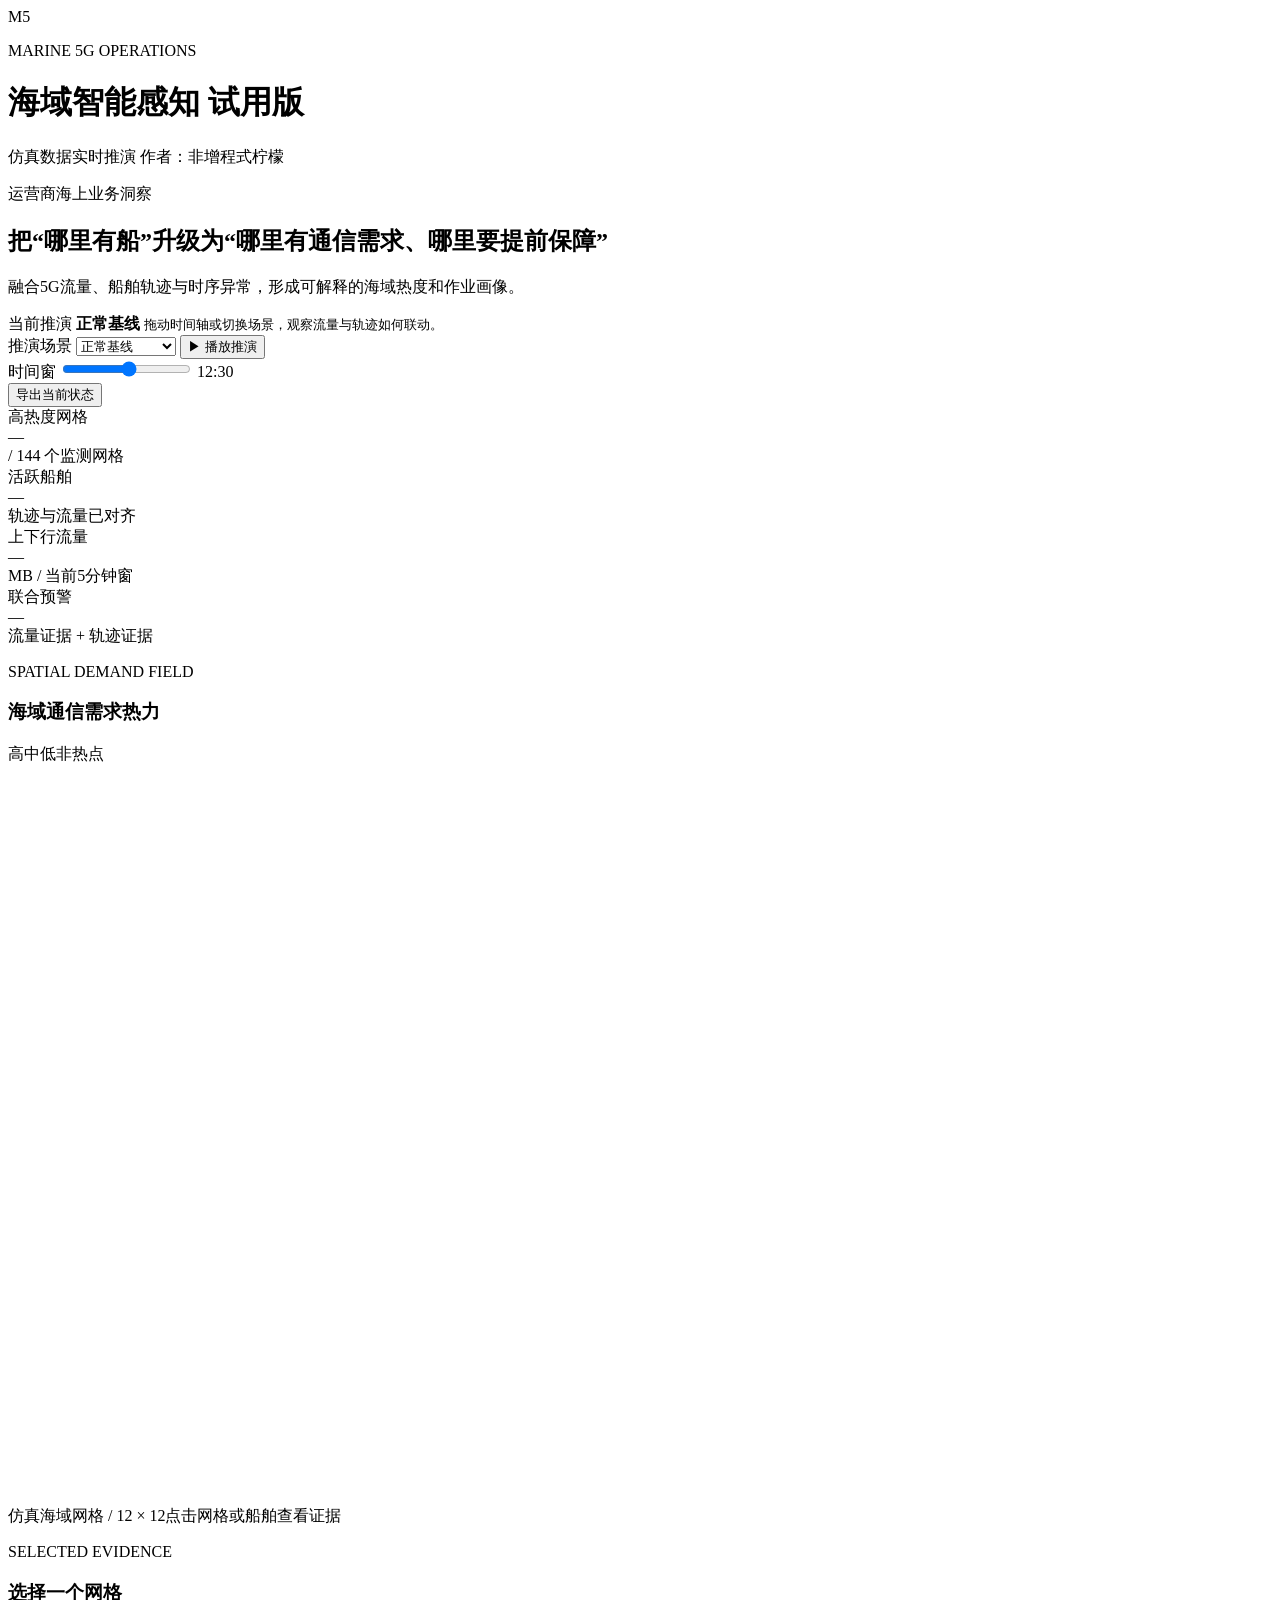
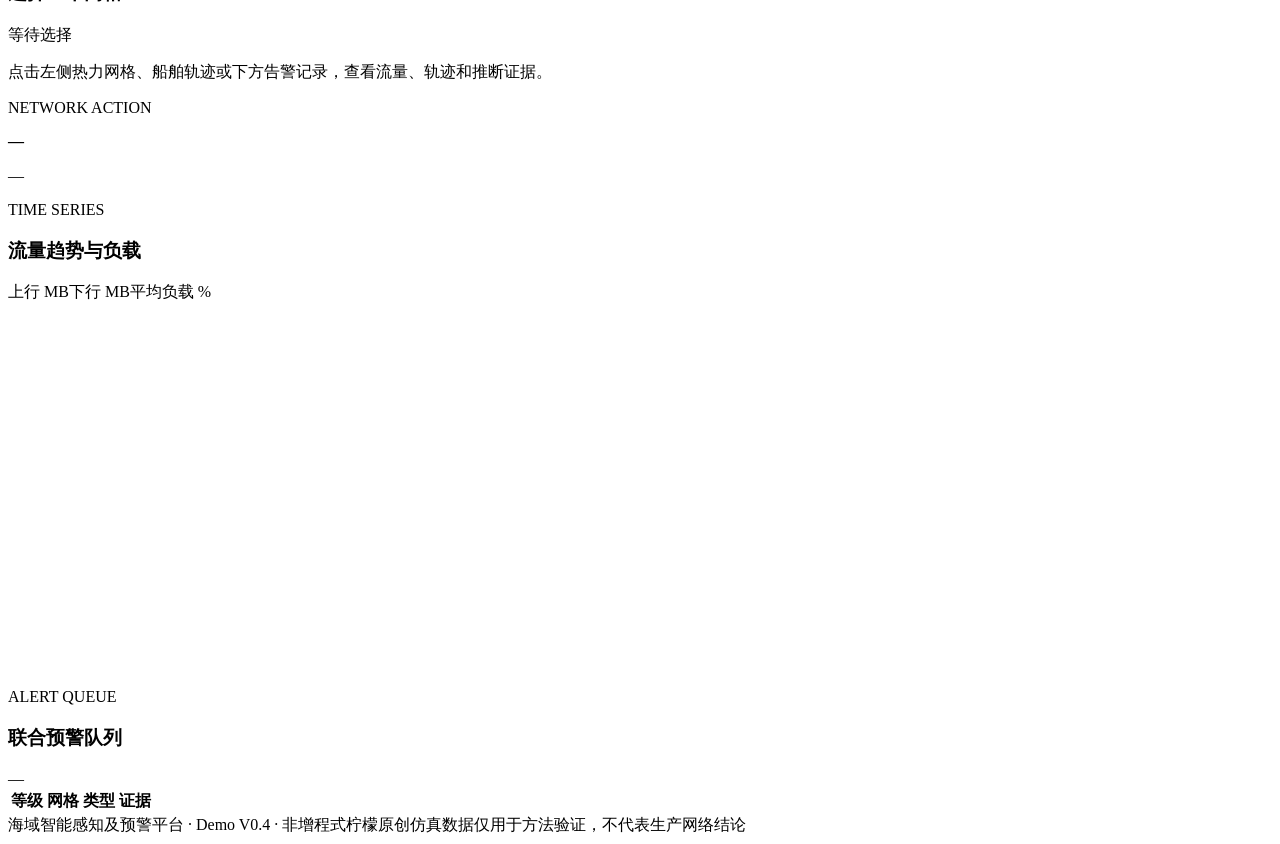
==== prototype/web/index.html @ cd2b723f "发布海域智能感知平台V0.4及企业版计划书" ====
<!doctype html>
<html lang="zh-CN">
<head>
  <meta charset="utf-8" />
  <meta name="viewport" content="width=device-width, initial-scale=1" />
  <title>海域智能感知 · 试用版</title>
  <link rel="stylesheet" href="/styles.css" />
</head>
<body>
  <main class="shell">
    <header class="topbar">
      <div class="brand-block">
        <div class="brand-mark" aria-hidden="true">M5</div>
        <div>
          <p class="eyebrow">MARINE 5G OPERATIONS</p>
          <h1>海域智能感知 <span>试用版</span></h1>
        </div>
      </div>
      <div class="topbar-meta">
        <span class="live-dot"></span><span>仿真数据实时推演</span>
        <span class="divider"></span>
        <span>作者：非增程式柠檬</span>
      </div>
    </header>

    <section class="hero-row">
      <div>
        <p class="eyebrow accent">运营商海上业务洞察</p>
        <h2>把“哪里有船”升级为“哪里有通信需求、哪里要提前保障”</h2>
        <p class="hero-copy">融合5G流量、船舶轨迹与时序异常，形成可解释的海域热度和作业画像。</p>
      </div>
      <div class="scenario-note">
        <span class="note-label">当前推演</span>
        <strong id="scenario-label">正常基线</strong>
        <small id="scenario-description">拖动时间轴或切换场景，观察流量与轨迹如何联动。</small>
      </div>
    </section>

    <section class="controlbar" aria-label="推演控制">
      <label class="control-field">推演场景
        <select id="scenario-select" class="control-select">
          <option value="baseline">正常基线</option>
          <option value="fishing_burst">捕捞热度上升</option>
          <option value="fleet_gather">船舶群聚</option>
          <option value="comms_outage">通信中断</option>
          <option value="uplink_surge">直播上行激增</option>
        </select>
      </label>
      <button id="play-button" type="button" class="primary-button">▶ 播放推演</button>
      <div class="time-control">
        <label for="time-slider">时间窗</label>
        <input id="time-slider" type="range" min="0" max="287" value="150" />
        <output id="time-output" for="time-slider">12:30</output>
      </div>
      <button id="export-button" type="button" class="ghost-button">导出当前状态</button>
    </section>

    <section class="kpi-grid" aria-label="关键指标">
      <article class="kpi-card"><div class="kpi-label">高热度网格</div><div id="kpi-hotspots" class="kpi-value">—</div><div class="kpi-meta">/ 144 个监测网格</div></article>
      <article class="kpi-card"><div class="kpi-label">活跃船舶</div><div id="kpi-vessels" class="kpi-value">—</div><div class="kpi-meta">轨迹与流量已对齐</div></article>
      <article class="kpi-card"><div class="kpi-label">上下行流量</div><div id="kpi-throughput" class="kpi-value">—</div><div class="kpi-meta">MB / 当前5分钟窗</div></article>
      <article class="kpi-card alert-kpi"><div class="kpi-label">联合预警</div><div id="kpi-alerts" class="kpi-value">—</div><div class="kpi-meta">流量证据 + 轨迹证据</div></article>
    </section>

    <section class="main-grid">
      <article class="panel map-panel">
        <div class="panel-heading">
          <div><p class="eyebrow">SPATIAL DEMAND FIELD</p><h3>海域通信需求热力</h3></div>
          <div class="legend" aria-label="热度图例"><span><i class="legend-dot high"></i>高</span><span><i class="legend-dot medium"></i>中</span><span><i class="legend-dot low"></i>低</span><span><i class="legend-dot none"></i>非热点</span></div>
        </div>
        <div class="map-wrap">
          <svg id="map-svg" viewBox="0 0 960 560" role="img" aria-label="仿真海域网格热力图与船舶轨迹"></svg>
          <div class="map-caption"><span>仿真海域网格 / 12 × 12</span><span>点击网格或船舶查看证据</span></div>
        </div>
      </article>

      <aside class="panel detail-panel">
        <div class="panel-heading"><div><p class="eyebrow">SELECTED EVIDENCE</p><h3 id="detail-title">选择一个网格</h3></div><span id="detail-badge" class="status-badge">等待选择</span></div>
        <div id="detail-content" class="detail-content">
          <p class="empty-state">点击左侧热力网格、船舶轨迹或下方告警记录，查看流量、轨迹和推断证据。</p>
        </div>
        <div class="recommendation" id="recommendation-box"><p class="eyebrow">NETWORK ACTION</p><strong id="recommendation-type">—</strong><p id="recommendation-text">—</p></div>
      </aside>
    </section>

    <section class="lower-grid">
      <article class="panel trend-panel">
        <div class="panel-heading"><div><p class="eyebrow">TIME SERIES</p><h3>流量趋势与负载</h3></div><div class="trend-legend"><span><i class="line-swatch up"></i>上行 MB</span><span><i class="line-swatch down"></i>下行 MB</span><span><i class="line-swatch load"></i>平均负载 %</span></div></div>
        <svg id="trend-svg" viewBox="0 0 900 260" role="img" aria-label="过去24个时间窗的流量和负载趋势"></svg>
      </article>

      <article class="panel alerts-panel">
        <div class="panel-heading"><div><p class="eyebrow">ALERT QUEUE</p><h3>联合预警队列</h3></div><span id="alert-count-label" class="count-label">—</span></div>
        <div class="table-wrap"><table><thead><tr><th>等级</th><th>网格</th><th>类型</th><th>证据</th></tr></thead><tbody id="alerts-body"></tbody></table></div>
      </article>
    </section>

    <footer class="footer"><span>海域智能感知及预警平台 · Demo V0.4 · 非增程式柠檬原创</span><span>仿真数据仅用于方法验证，不代表生产网络结论</span></footer>
  </main>
  <script src="/app.js"></script>
</body>
</html>
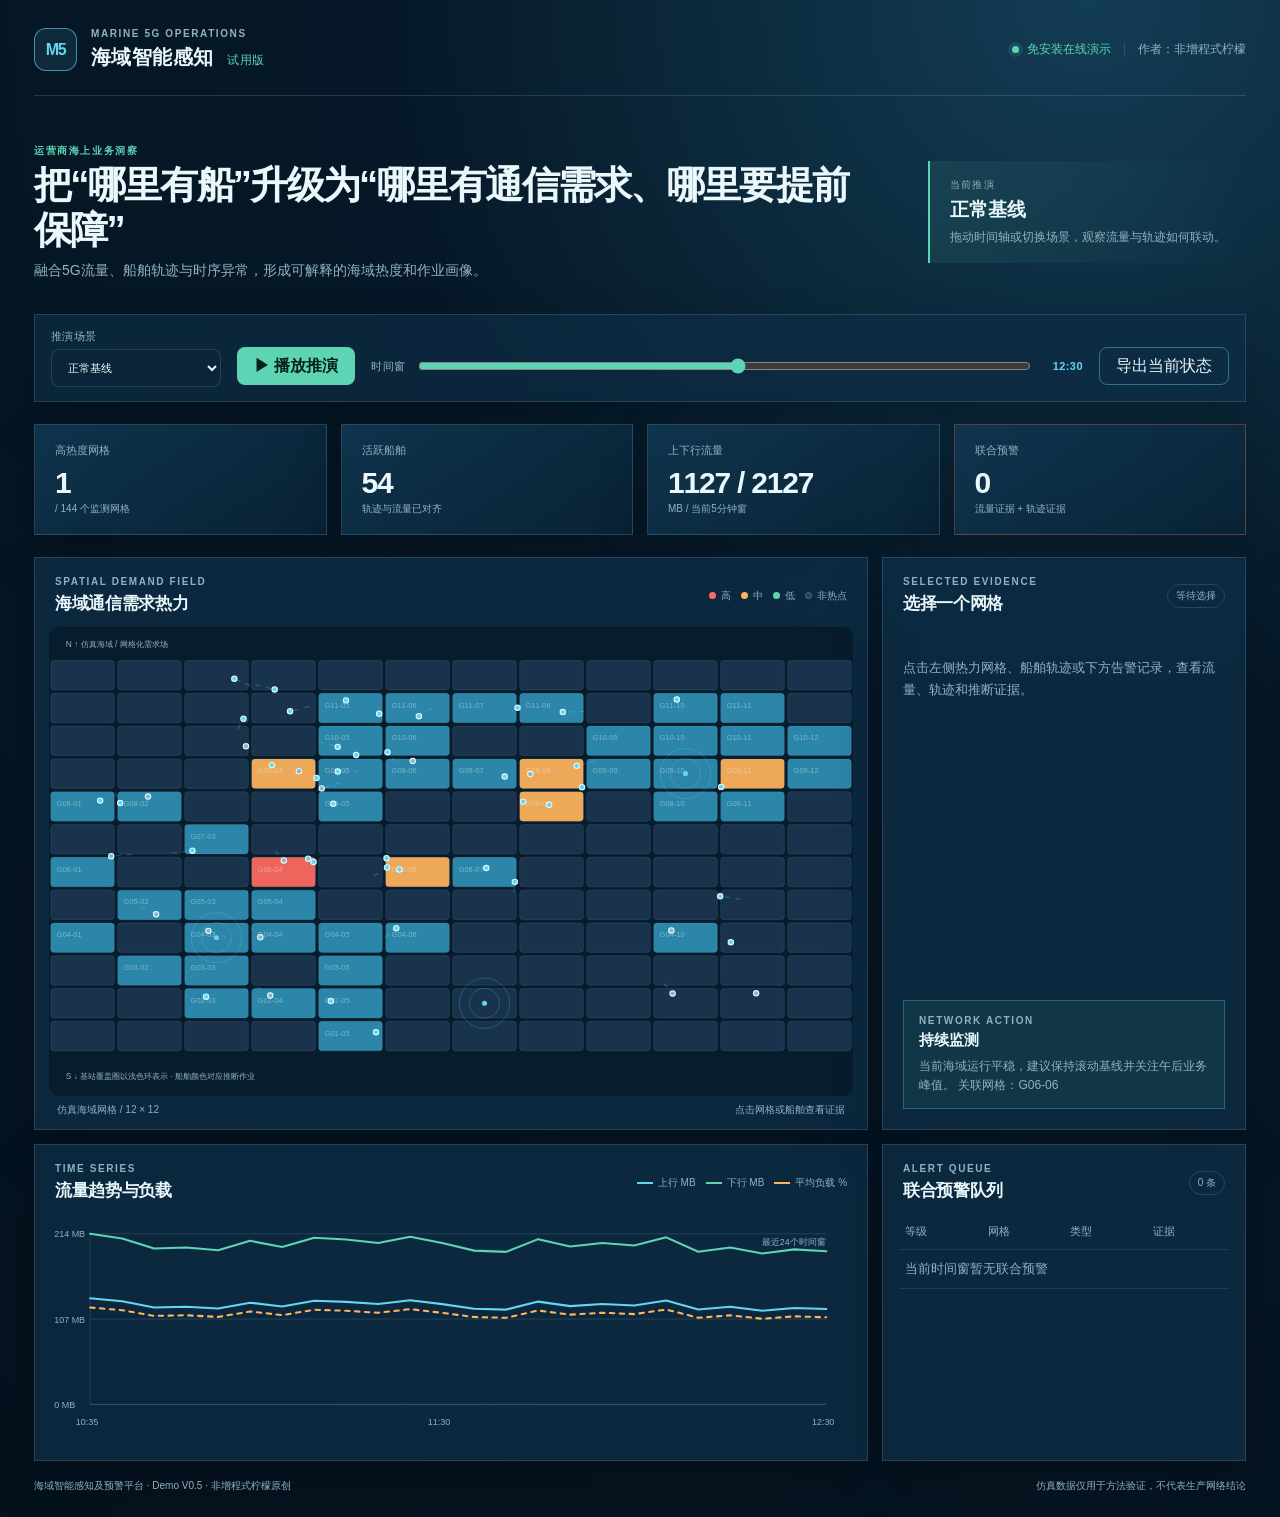
==== commit e2293f9d: "修复试用网页并增加在线演示与一键启动" ====
--- a/prototype/web/index.html
+++ b/prototype/web/index.html
@@ -4,7 +4,7 @@
   <meta charset="utf-8" />
   <meta name="viewport" content="width=device-width, initial-scale=1" />
   <title>海域智能感知 · 试用版</title>
-  <link rel="stylesheet" href="/styles.css" />
+  <link rel="stylesheet" href="./styles.css" />
 </head>
 <body>
   <main class="shell">
@@ -17,7 +17,7 @@
         </div>
       </div>
       <div class="topbar-meta">
-        <span class="live-dot"></span><span>仿真数据实时推演</span>
+        <span class="live-dot"></span><span id="runtime-mode" class="runtime-mode">正在载入演示引擎</span>
         <span class="divider"></span>
         <span>作者：非增程式柠檬</span>
       </div>
@@ -95,8 +95,9 @@
       </article>
     </section>
 
-    <footer class="footer"><span>海域智能感知及预警平台 · Demo V0.4 · 非增程式柠檬原创</span><span>仿真数据仅用于方法验证，不代表生产网络结论</span></footer>
+    <footer class="footer"><span>海域智能感知及预警平台 · Demo V0.5 · 非增程式柠檬原创</span><span>仿真数据仅用于方法验证，不代表生产网络结论</span></footer>
   </main>
-  <script src="/app.js"></script>
+  <script src="./static-engine.js"></script>
+  <script src="./app.js"></script>
 </body>
 </html>
--- a/prototype/web/styles.css
+++ b/prototype/web/styles.css
@@ -0,0 +1,101 @@
+:root {
+  --navy: #061827;
+  --navy-2: #0b2439;
+  --panel: #0d2d45;
+  --panel-2: #103650;
+  --line: rgba(157, 205, 227, .18);
+  --text: #eaf7fb;
+  --muted: #90b2c2;
+  --teal: #5dd4b4;
+  --cyan: #62d7ef;
+  --orange: #ffb35c;
+  --coral: #ff6b5f;
+  --shadow: 0 20px 50px rgba(0, 0, 0, .20);
+}
+
+* { box-sizing: border-box; }
+body { margin: 0; background: radial-gradient(circle at 85% 0%, #133d55 0, var(--navy) 38%, #04121e 100%); color: var(--text); font-family: "Segoe UI", "Microsoft YaHei", sans-serif; min-width: 320px; }
+button, select, input { font: inherit; }
+button { cursor: pointer; }
+.shell { max-width: 1500px; margin: 0 auto; padding: 28px 34px 24px; }
+.topbar, .hero-row, .controlbar, .panel-heading, .footer, .trend-legend, .legend { display: flex; align-items: center; }
+.topbar { justify-content: space-between; gap: 20px; padding-bottom: 24px; border-bottom: 1px solid var(--line); }
+.brand-block { display: flex; align-items: center; gap: 14px; }
+.brand-mark { display: grid; place-items: center; width: 43px; height: 43px; border: 1px solid rgba(98, 215, 239, .60); border-radius: 12px; color: var(--cyan); font-weight: 700; letter-spacing: -.08em; background: rgba(98, 215, 239, .10); }
+.eyebrow { margin: 0 0 5px; color: var(--muted); font-size: 10px; font-weight: 700; letter-spacing: .16em; text-transform: uppercase; }
+.eyebrow.accent { color: var(--teal); }
+h1, h2, h3, p { margin-top: 0; }
+h1 { margin-bottom: 0; font-size: 20px; letter-spacing: .02em; }
+h1 span { color: var(--teal); font-size: 12px; font-weight: 500; margin-left: 8px; }
+h2 { margin-bottom: 10px; max-width: 820px; font-size: clamp(24px, 3vw, 39px); line-height: 1.16; letter-spacing: -.045em; }
+h3 { margin: 0; font-size: 17px; letter-spacing: -.02em; }
+.topbar-meta { color: var(--muted); font-size: 12px; display: flex; gap: 8px; align-items: center; white-space: nowrap; }
+.live-dot { width: 7px; height: 7px; border-radius: 50%; background: var(--teal); box-shadow: 0 0 0 4px rgba(93, 212, 180, .12); }
+.runtime-mode { transition: color 180ms ease; }
+.runtime-mode.online { color: #5dd4b4; }
+.runtime-mode.local { color: #62d7ef; }
+.divider { width: 1px; height: 14px; margin: 0 5px; background: var(--line); }
+.hero-row { justify-content: space-between; gap: 32px; padding: 48px 0 34px; }
+.hero-copy { margin-bottom: 0; color: var(--muted); font-size: 14px; }
+.scenario-note { min-width: 240px; padding: 17px 20px; border-left: 2px solid var(--teal); background: linear-gradient(90deg, rgba(93,212,180,.10), rgba(93,212,180,0)); }
+.scenario-note span, .scenario-note strong, .scenario-note small { display: block; }
+.note-label { color: var(--muted); font-size: 10px; letter-spacing: .12em; text-transform: uppercase; }
+.scenario-note strong { margin: 5px 0; font-size: 19px; }
+.scenario-note small { color: var(--muted); font-size: 12px; line-height: 1.5; }
+.controlbar { flex-wrap: wrap; gap: 12px 16px; padding: 14px 16px; border: 1px solid var(--line); background: rgba(13,45,69,.70); box-shadow: var(--shadow); }
+.control-field, .time-control { color: var(--muted); font-size: 11px; letter-spacing: .04em; }
+.control-select, .ghost-button, .primary-button { height: 38px; border-radius: 8px; }
+.control-select { display: block; min-width: 170px; margin-top: 5px; padding: 0 34px 0 12px; border: 1px solid var(--line); background: var(--navy-2); color: var(--text); }
+.primary-button, .ghost-button { padding: 0 16px; border: 1px solid rgba(93,212,180,.45); }
+.primary-button { margin-top: 16px; background: var(--teal); color: #062218; font-weight: 700; }
+.ghost-button { margin-left: auto; margin-top: 16px; background: transparent; color: var(--text); }
+.time-control { flex: 1 1 300px; display: grid; grid-template-columns: auto 1fr auto; align-items: center; gap: 10px; margin-top: 16px; }
+.time-control input { width: 100%; accent-color: var(--teal); }
+.time-control output { min-width: 44px; color: var(--cyan); font-weight: 700; text-align: right; }
+.kpi-grid { display: grid; grid-template-columns: repeat(4, 1fr); gap: 14px; margin: 22px 0; }
+.kpi-card { padding: 18px 20px; border: 1px solid var(--line); background: linear-gradient(145deg, rgba(16,54,80,.92), rgba(9,35,54,.88)); box-shadow: var(--shadow); }
+.kpi-card.alert-kpi { border-color: rgba(255,107,95,.32); }
+.kpi-label { color: var(--muted); font-size: 11px; }
+.kpi-value { margin: 8px 0 2px; font-size: 30px; font-weight: 700; letter-spacing: -.04em; }
+.kpi-meta { color: var(--muted); font-size: 10px; }
+.main-grid { display: grid; grid-template-columns: minmax(0, 1.65fr) minmax(300px, .72fr); gap: 14px; }
+.lower-grid { display: grid; grid-template-columns: minmax(0, 1.65fr) minmax(350px, .72fr); gap: 14px; margin-top: 14px; }
+.panel { border: 1px solid var(--line); background: rgba(13,45,69,.82); box-shadow: var(--shadow); }
+.panel-heading { justify-content: space-between; gap: 15px; padding: 18px 20px 12px; }
+.legend, .trend-legend { flex-wrap: wrap; gap: 10px; color: var(--muted); font-size: 10px; }
+.legend span, .trend-legend span { display: inline-flex; align-items: center; gap: 5px; }
+.legend-dot, .line-swatch { display: inline-block; }
+.legend-dot { width: 7px; height: 7px; border-radius: 50%; }
+.legend-dot.high { background: var(--coral); }.legend-dot.medium { background: var(--orange); }.legend-dot.low { background: var(--teal); }.legend-dot.none { background: #24405e; border: 1px solid #47718b; }
+.line-swatch { width: 16px; height: 2px; }.line-swatch.up { background: var(--cyan); }.line-swatch.down { background: var(--teal); }.line-swatch.load { background: var(--orange); }
+.map-wrap { padding: 0 14px 12px; }
+#map-svg, #trend-svg { display: block; width: 100%; height: auto; }
+.map-caption { display: flex; justify-content: space-between; padding: 7px 8px 0; color: var(--muted); font-size: 10px; }
+.grid-cell { stroke: rgba(171,229,240,.12); stroke-width: 1; cursor: pointer; transition: opacity .2s, stroke .2s; }
+.grid-cell:hover, .grid-cell.selected { stroke: var(--text); stroke-width: 2; }
+.grid-label { fill: rgba(234,247,251,.42); font-size: 9px; pointer-events: none; }
+.sea-route { fill: none; stroke: rgba(98,215,239,.25); stroke-width: 1.6; stroke-linecap: round; stroke-dasharray: 5 8; pointer-events: none; }
+.ship-dot { stroke: #dffaff; stroke-width: 1.3; cursor: pointer; }.ship-dot:hover, .ship-dot.selected { stroke: #fff; stroke-width: 3; }
+.base-ring { fill: none; stroke: rgba(98,215,239,.28); stroke-width: 1; }.base-dot { fill: var(--cyan); }
+.detail-panel { min-height: 560px; display: flex; flex-direction: column; }
+.status-badge, .count-label { padding: 4px 8px; border: 1px solid var(--line); border-radius: 999px; color: var(--muted); font-size: 10px; white-space: nowrap; }
+.status-badge.high { color: var(--coral); border-color: rgba(255,107,95,.45); }.status-badge.medium { color: var(--orange); border-color: rgba(255,179,92,.45); }.status-badge.low { color: var(--teal); border-color: rgba(93,212,180,.45); }
+.detail-content { flex: 1; padding: 10px 20px 18px; }
+.empty-state { margin: 20px 0; color: var(--muted); font-size: 13px; line-height: 1.7; }
+.detail-main { margin: 5px 0 15px; font-size: 27px; font-weight: 700; }
+.detail-grid { display: grid; grid-template-columns: 1fr 1fr; gap: 10px; }
+.detail-item { padding: 10px 11px; background: rgba(6,24,39,.40); border: 1px solid rgba(157,205,227,.10); }
+.detail-item span, .detail-item strong { display: block; }.detail-item span { color: var(--muted); font-size: 10px; }.detail-item strong { margin-top: 4px; font-size: 14px; }
+.evidence-line { margin: 18px 0 0; padding-top: 13px; border-top: 1px solid var(--line); color: var(--muted); font-size: 12px; line-height: 1.6; }
+.recommendation { margin: auto 20px 20px; padding: 14px 15px; border: 1px solid rgba(93,212,180,.30); background: rgba(93,212,180,.08); }
+.recommendation strong { font-size: 15px; }.recommendation p:last-child { margin: 7px 0 0; color: var(--muted); font-size: 12px; line-height: 1.55; }
+.trend-panel, .alerts-panel { min-height: 290px; }
+.trend-panel svg { padding: 0 12px 12px; }
+.axis-text { fill: var(--muted); font-size: 10px; }.axis-line { stroke: rgba(157,205,227,.18); stroke-width: 1; }.trend-line { fill: none; stroke-width: 2.3; stroke-linecap: round; stroke-linejoin: round; }
+.table-wrap { padding: 0 16px 16px; overflow: auto; }
+table { width: 100%; border-collapse: collapse; font-size: 11px; } th { color: var(--muted); font-weight: 500; text-align: left; } th, td { padding: 10px 6px; border-bottom: 1px solid rgba(157,205,227,.12); vertical-align: top; } td { color: var(--text); } td:last-child { color: var(--muted); line-height: 1.35; } tbody tr { cursor: pointer; } tbody tr:hover { background: rgba(98,215,239,.07); }
+.severity-high { color: var(--coral); }.severity-medium { color: var(--orange); }
+.footer { justify-content: space-between; gap: 14px; margin-top: 18px; color: var(--muted); font-size: 10px; }
+@media (max-width: 1000px) { .main-grid, .lower-grid { grid-template-columns: 1fr; } .detail-panel { min-height: auto; } .hero-row { align-items: flex-start; flex-direction: column; } .scenario-note { width: 100%; } }
+@media (max-width: 720px) { .shell { padding: 20px 16px; } .topbar { align-items: flex-start; flex-direction: column; } .topbar-meta { white-space: normal; } .kpi-grid { grid-template-columns: repeat(2, 1fr); } .controlbar { align-items: stretch; } .primary-button, .ghost-button { margin-top: 0; } .time-control { margin-top: 0; flex-basis: 100%; } .ghost-button { margin-left: 0; } .panel-heading { align-items: flex-start; flex-direction: column; } .legend, .trend-legend { gap: 8px; } .footer { align-items: flex-start; flex-direction: column; } }
+@media (max-width: 420px) { .kpi-grid { grid-template-columns: 1fr 1fr; gap: 8px; } .kpi-card { padding: 13px; } .kpi-value { font-size: 24px; } h2 { font-size: 26px; } }
